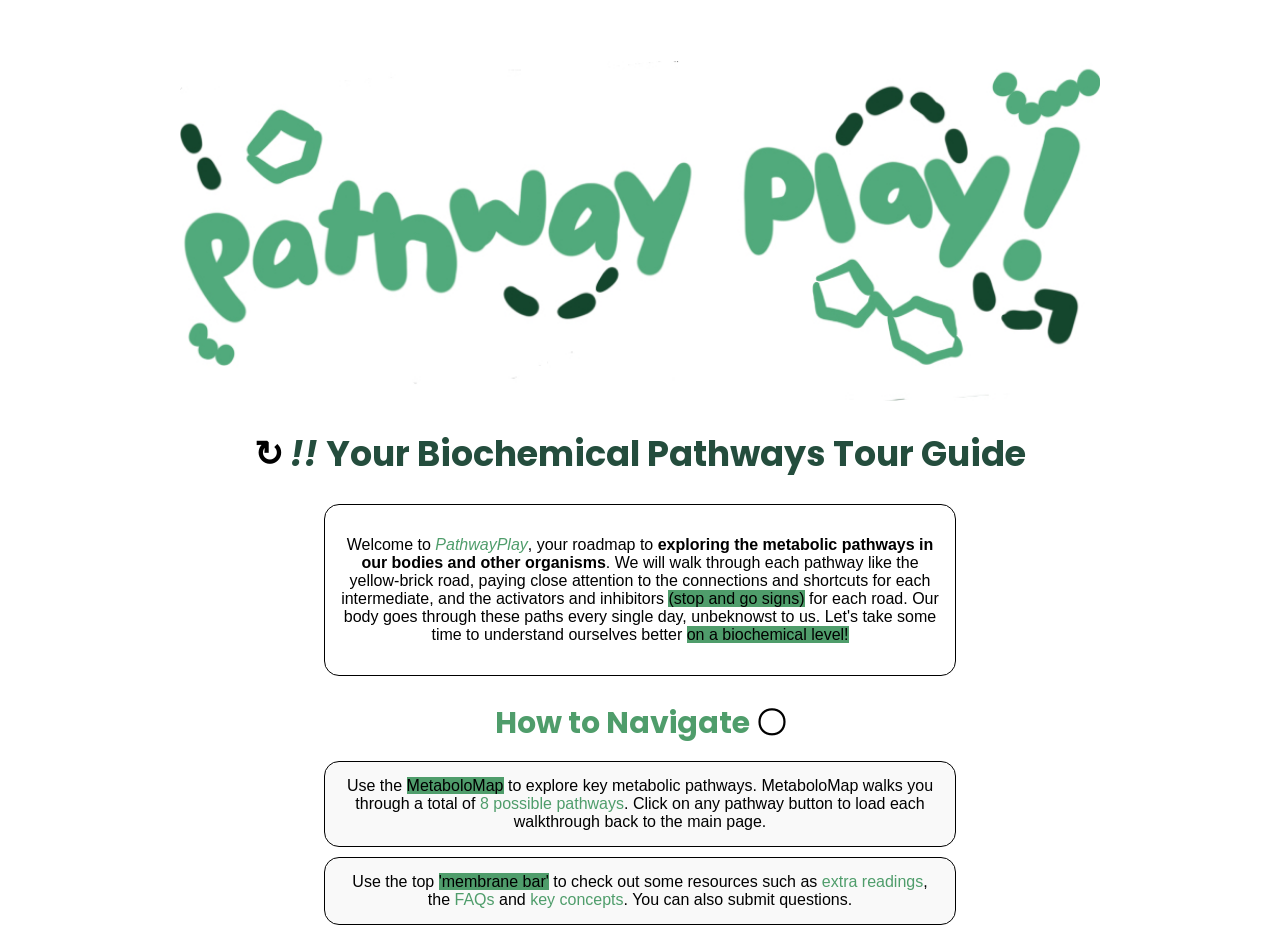
==== index.html @ dca00395 "fix: rename main page to index.html for vercel routing" ====
<html>
    <head>
        <title>Welcome to Pathway Play</title><head>
  <link rel="stylesheet" href="pathwayplay.css">
  <link href="https://fonts.googleapis.com/css2?family=Poppins:wght@300;400;600&display=swap" rel="stylesheet">
</head>
        <body>
  
            <table align="center">
      <th><img src="pathwayplaylogo.png"></th>
                </table>
                
    <div class="content">
      <h1 class="fade-in"> <span style="color:black;">↻</span> <i>!! </i>Your Biochemical Pathways Tour Guide</h1>

        </div>
                
        <div class="bordered-box">

            <p>Welcome to <i><span style="color:#4f9d6b;">PathwayPlay</span></i>, your roadmap to <b>exploring the metabolic pathways in our bodies and other organisms</b>. We will walk through each pathway like the yellow-brick road, paying close attention to the connections and shortcuts for each intermediate, and the activators and inhibitors <span style="background-color:#4f9d6b;">(stop and go signs)</span> for each road. Our body goes through these paths every single day, unbeknowst to us. Let's take some time to understand ourselves better <span style="background-color:#4f9d6b;"> on a biochemical level!</span></p>
            </div>

            <div>
      <h2>How to Navigate <span style="color:black;">〇</span></h2>
      <p class="info-box">
        Use the <span style="background-color:#4f9d6b;">MetaboloMap</span> to explore key metabolic pathways. MetaboloMap walks you through a total of <span style="color:#4f9d6b;">8 possible pathways</span>. Click on any pathway button to load each walkthrough back to the main page.
      </p>
      <p class="info-box">
        Use the top <span style="background-color:#4f9d6b;">'membrane bar'</span> to check out some resources such as <span style="color:#4f9d6b;">extra readings</span>, the <span style="color:#4f9d6b;">FAQs</span> and <span style="color:#4f9d6b;"> key concepts</span>. You can also submit questions.</p>
  </div>        
        </body>
</html>
---- pathwayplay.css ----
body {
  font-family: 'Poppins', sans-serif;
  color: black;
    background-color: white;
    }
  
}


.content {
  text-align: center;
  margin-top: 20px;
}


@keyframes fade-in {
  from {
    opacity: 0;
  }
  to {
    opacity: 1;
  }
}


hr {width: 1000px;
    height: 1px;
    background-color:#244d3d;
    animation: fade-in 2s ease-in;
    opacity: 1;
    }
        
img {width: 920px;
     height: 340px; 
     margin-top: 50px;
     margin-bottom: 0px;
     margin-left: auto;
     margin-right: auto;
     animation: fade-in 2s ease-in;
    opacity: 1;
    }


h1 {
  font-size: 35px;
    text-align: center;
  color: #244d3d;
  animation: fade-in 2s ease-in;
  opacity: 1;
}

h2 {
  font-size: 30px;
    text-align: center;
    color: #4f9d6b; 
  margin-bottom: 15px;
  animation: fade-in 2s ease-in;
  opacity: 1; 
}

h2:hover {
          cursor: help;}

p {font-family: arial; text-align: center;
   }

.bordered-box {
  border: 1px solid black;
  border-radius: 15px;
 padding: 15px;
  margin: 10px auto;
  width: 80%;
  max-width: 600px;    
 background-color: white;
transition: transform 0.3s ease-in-out, box-shadow 0.3s ease-in-out;
    }

.bordered-box:hover {
    transform: scale(1.05);
    box-shadow: 0 4px 20px #4f9d6b;
    }

.info-box {
  background: #f9f9f9;
  border-radius: 15px;
    border:1px solid black;
  padding: 15px;
  margin: 10px auto;
  width: 80%;
  max-width: 600px;
  transition: transform 0.3s ease-in-out, box-shadow 0.3s ease-in-out;
}

.info-box:hover {
  transform: scale(1.05);
  box-shadow: 0 4px 20px #244d3d; 
}
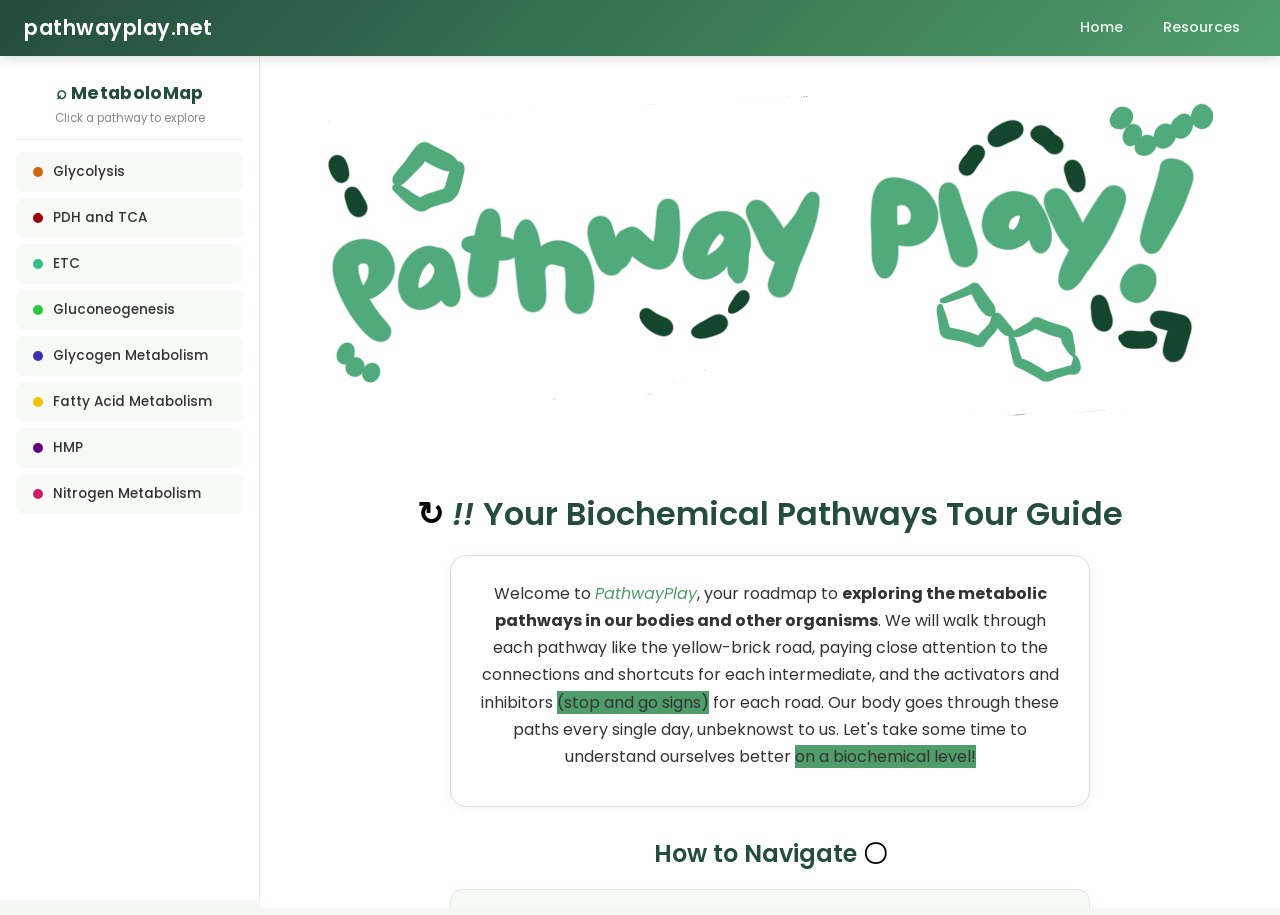
==== commit 5befc738: ":shipit: my cool site mwahahaha!" ====
--- a/index.html
+++ b/index.html
@@ -1,32 +1,145 @@
-<html>
-    <head>
-        <title>Welcome to Pathway Play</title><head>
+<!DOCTYPE html>
+<html lang="en">
+<head>
+  <meta charset="UTF-8">
+  <meta name="viewport" content="width=device-width, initial-scale=1.0">
+  <title>PathwayPlay</title>
   <link rel="stylesheet" href="pathwayplay.css">
   <link href="https://fonts.googleapis.com/css2?family=Poppins:wght@300;400;600&display=swap" rel="stylesheet">
+  <style>
+    * { margin: 0; padding: 0; box-sizing: border-box; }
+
+    body {
+      font-family: 'Poppins', sans-serif;
+      background: #f5f7f5;
+      color: #333;
+    }
+
+    .navbar {
+      background: linear-gradient(135deg, #244d3d, #4f9d6b);
+      padding: 0 24px;
+      display: flex;
+      justify-content: space-between;
+      align-items: center;
+      position: fixed;
+      top: 0;
+      left: 0;
+      width: 100%;
+      height: 56px;
+      z-index: 1000;
+      box-shadow: 0 2px 12px rgba(0,0,0,0.15);
+    }
+
+    .navbar .brand {
+      font-size: 1.3rem;
+      font-weight: 600;
+      color: white;
+      text-decoration: none;
+      letter-spacing: 0.5px;
+    }
+
+    .navbar .brand u { text-decoration: none; }
+
+    .navbar nav { display: flex; gap: 8px; }
+
+    .navbar nav a {
+      color: rgba(255,255,255,0.9);
+      text-decoration: none;
+      padding: 8px 16px;
+      border-radius: 6px;
+      font-weight: 500;
+      font-size: 0.9rem;
+      transition: background 0.2s, color 0.2s;
+    }
+
+    .navbar nav a:hover {
+      background: rgba(255,255,255,0.15);
+      color: white;
+    }
+
+    .layout {
+      display: flex;
+      min-height: 100vh;
+      padding-top: 56px;
+    }
+
+    .sidebar {
+      width: 260px;
+      min-width: 260px;
+      background: white;
+      border-right: 1px solid #e0e6e0;
+      padding: 16px;
+      position: fixed;
+      top: 56px;
+      left: 0;
+      bottom: 0;
+      overflow-y: auto;
+      z-index: 100;
+    }
+
+    .sidebar iframe {
+      width: 100%;
+      height: 100%;
+      border: none;
+    }
+
+    .main-content {
+      flex: 1;
+      margin-left: 260px;
+      padding: 0;
+      background: white;
+      min-height: calc(100vh - 56px);
+    }
+
+    .main-content iframe {
+      width: 100%;
+      height: 100%;
+      border: none;
+      min-height: calc(100vh - 56px);
+    }
+
+    @media (max-width: 768px) {
+      .sidebar {
+        width: 200px;
+        min-width: 200px;
+      }
+      .main-content { margin-left: 200px; }
+    }
+
+    @media (max-width: 600px) {
+      .sidebar {
+        width: 100%;
+        min-width: unset;
+        position: relative;
+        top: 0;
+        height: auto;
+        max-height: 200px;
+        border-right: none;
+        border-bottom: 1px solid #e0e6e0;
+      }
+      .main-content { margin-left: 0; }
+      .layout { flex-direction: column; }
+    }
+  </style>
 </head>
-        <body>
-  
-            <table align="center">
-      <th><img src="pathwayplaylogo.png"></th>
-                </table>
-                
-    <div class="content">
-      <h1 class="fade-in"> <span style="color:black;">↻</span> <i>!! </i>Your Biochemical Pathways Tour Guide</h1>
+<body>
 
-        </div>
-                
-        <div class="bordered-box">
+  <div class="navbar">
+    <a href="index.html" class="brand"><u>pathwayplay.net</u></a>
+    <nav>
+      <a href="home.html" target="content">Home</a>
+      <a href="resources.html" target="content">Resources</a>
+    </nav>
+  </div>
 
-            <p>Welcome to <i><span style="color:#4f9d6b;">PathwayPlay</span></i>, your roadmap to <b>exploring the metabolic pathways in our bodies and other organisms</b>. We will walk through each pathway like the yellow-brick road, paying close attention to the connections and shortcuts for each intermediate, and the activators and inhibitors <span style="background-color:#4f9d6b;">(stop and go signs)</span> for each road. Our body goes through these paths every single day, unbeknowst to us. Let's take some time to understand ourselves better <span style="background-color:#4f9d6b;"> on a biochemical level!</span></p>
-            </div>
+  <div class="layout">
+    <div class="sidebar">
+      <iframe src="metabolomap.html" name="menu"></iframe>
+    </div>
+    <div class="main-content">
+      <iframe src="home.html" name="content"></iframe>
+    </div>
+  </div>
 
-            <div>
-      <h2>How to Navigate <span style="color:black;">〇</span></h2>
-      <p class="info-box">
-        Use the <span style="background-color:#4f9d6b;">MetaboloMap</span> to explore key metabolic pathways. MetaboloMap walks you through a total of <span style="color:#4f9d6b;">8 possible pathways</span>. Click on any pathway button to load each walkthrough back to the main page.
-      </p>
-      <p class="info-box">
-        Use the top <span style="background-color:#4f9d6b;">'membrane bar'</span> to check out some resources such as <span style="color:#4f9d6b;">extra readings</span>, the <span style="color:#4f9d6b;">FAQs</span> and <span style="color:#4f9d6b;"> key concepts</span>. You can also submit questions.</p>
-  </div>        
-        </body>
-</html>+</body>
+</html>
--- a/pathwayplay.css
+++ b/pathwayplay.css
@@ -1,98 +1,114 @@
+* { margin: 0; padding: 0; box-sizing: border-box; }
 
 body {
   font-family: 'Poppins', sans-serif;
-  color: black;
-    background-color: white;
-    }
-  
+  color: #333;
+  background: white;
+  line-height: 1.6;
 }
-
 
 .content {
   text-align: center;
   margin-top: 20px;
 }
 
-
 @keyframes fade-in {
-  from {
-    opacity: 0;
-  }
-  to {
-    opacity: 1;
-  }
+  from { opacity: 0; transform: translateY(8px); }
+  to { opacity: 1; transform: translateY(0); }
 }
 
+@keyframes slide-up {
+  from { opacity: 0; transform: translateY(20px); }
+  to { opacity: 1; transform: translateY(0); }
+}
 
-hr {width: 1000px;
-    height: 1px;
-    background-color:#244d3d;
-    animation: fade-in 2s ease-in;
-    opacity: 1;
-    }
-        
-img {width: 920px;
-     height: 340px; 
-     margin-top: 50px;
-     margin-bottom: 0px;
-     margin-left: auto;
-     margin-right: auto;
-     animation: fade-in 2s ease-in;
-    opacity: 1;
-    }
+hr {
+  width: 80%;
+  max-width: 900px;
+  height: 2px;
+  background: linear-gradient(90deg, transparent, #244d3d, transparent);
+  border: none;
+  margin: 30px auto;
+  animation: fade-in 1s ease-out;
+}
 
+img {
+  max-width: 100%;
+  height: auto;
+  display: block;
+  margin: 20px auto;
+  animation: fade-in 1s ease-out;
+  border-radius: 4px;
+}
 
 h1 {
-  font-size: 35px;
-    text-align: center;
+  font-size: 2rem;
+  text-align: center;
   color: #244d3d;
-  animation: fade-in 2s ease-in;
-  opacity: 1;
+  margin: 24px 0 16px;
+  animation: fade-in 0.8s ease-out;
+  font-weight: 600;
 }
 
 h2 {
-  font-size: 30px;
-    text-align: center;
-    color: #4f9d6b; 
-  margin-bottom: 15px;
-  animation: fade-in 2s ease-in;
-  opacity: 1; 
+  font-size: 1.5rem;
+  text-align: center;
+  color: #4f9d6b;
+  margin: 28px 0 16px;
+  animation: fade-in 0.8s ease-out;
+  font-weight: 600;
 }
 
-h2:hover {
-          cursor: help;}
+h2:hover { cursor: help; }
 
-p {font-family: arial; text-align: center;
-   }
+h3 {
+  font-size: 1.15rem;
+  margin: 20px 0 12px;
+  font-weight: 500;
+}
+
+p {
+  font-family: 'Poppins', 'Arial', sans-serif;
+  text-align: center;
+  line-height: 1.7;
+  margin-bottom: 12px;
+}
 
 .bordered-box {
-  border: 1px solid black;
-  border-radius: 15px;
- padding: 15px;
-  margin: 10px auto;
-  width: 80%;
-  max-width: 600px;    
- background-color: white;
-transition: transform 0.3s ease-in-out, box-shadow 0.3s ease-in-out;
-    }
+  border: 1px solid #d4e0d4;
+  border-radius: 16px;
+  padding: 24px;
+  margin: 16px auto;
+  width: 90%;
+  max-width: 640px;
+  background: white;
+  box-shadow: 0 2px 12px rgba(0,0,0,0.04);
+  transition: transform 0.25s ease, box-shadow 0.25s ease;
+}
 
 .bordered-box:hover {
-    transform: scale(1.05);
-    box-shadow: 0 4px 20px #4f9d6b;
-    }
+  transform: scale(1.02);
+  box-shadow: 0 6px 24px rgba(79, 157, 107, 0.15);
+}
 
 .info-box {
-  background: #f9f9f9;
-  border-radius: 15px;
-    border:1px solid black;
-  padding: 15px;
-  margin: 10px auto;
-  width: 80%;
-  max-width: 600px;
-  transition: transform 0.3s ease-in-out, box-shadow 0.3s ease-in-out;
+  background: #f8faf8;
+  border-radius: 12px;
+  border: 1px solid #e0e8e0;
+  padding: 18px 22px;
+  margin: 12px auto;
+  width: 90%;
+  max-width: 640px;
+  transition: transform 0.25s ease, box-shadow 0.25s ease;
 }
 
 .info-box:hover {
-  transform: scale(1.05);
-  box-shadow: 0 4px 20px #244d3d; 
+  transform: scale(1.02);
+  box-shadow: 0 4px 16px rgba(36, 77, 61, 0.1);
 }
+
+@media (max-width: 768px) {
+  h1 { font-size: 1.5rem; }
+  h2 { font-size: 1.25rem; }
+  .bordered-box, .info-box { width: 95%; padding: 16px; }
+}
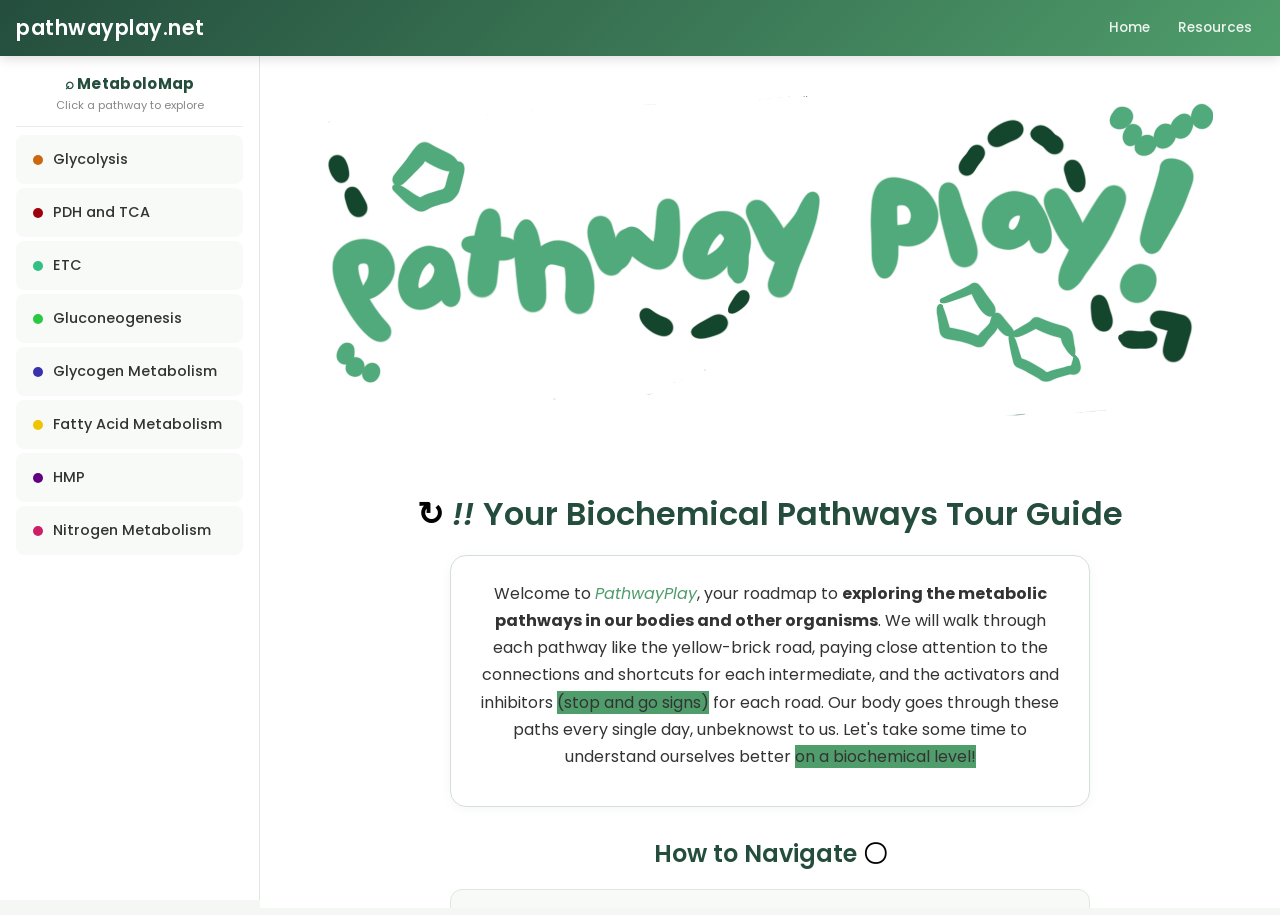
==== commit 2e9e9be7: ":shipit: better ui/ux for mobile" ====
--- a/index.html
+++ b/index.html
@@ -15,9 +15,10 @@
       color: #333;
     }
 
+    /* ── Navbar ── */
     .navbar {
       background: linear-gradient(135deg, #244d3d, #4f9d6b);
-      padding: 0 24px;
+      padding: 0 16px;
       display: flex;
       justify-content: space-between;
       align-items: center;
@@ -30,6 +31,8 @@
       box-shadow: 0 2px 12px rgba(0,0,0,0.15);
     }
 
+    .navbar-left { display: flex; align-items: center; gap: 12px; }
+
     .navbar .brand {
       font-size: 1.3rem;
       font-weight: 600;
@@ -40,16 +43,17 @@
 
     .navbar .brand u { text-decoration: none; }
 
-    .navbar nav { display: flex; gap: 8px; }
+    .navbar nav { display: flex; gap: 4px; }
 
     .navbar nav a {
       color: rgba(255,255,255,0.9);
       text-decoration: none;
-      padding: 8px 16px;
+      padding: 8px 12px;
       border-radius: 6px;
       font-weight: 500;
-      font-size: 0.9rem;
+      font-size: 0.85rem;
       transition: background 0.2s, color 0.2s;
+      white-space: nowrap;
     }
 
     .navbar nav a:hover {
@@ -57,12 +61,48 @@
       color: white;
     }
 
+    /* ── Hamburger ── */
+    .hamburger {
+      display: none;
+      background: none;
+      border: none;
+      cursor: pointer;
+      padding: 8px 4px;
+      flex-direction: column;
+      gap: 5px;
+      outline: none;
+    }
+
+    .hamburger span {
+      display: block;
+      width: 24px;
+      height: 2.5px;
+      background: white;
+      border-radius: 2px;
+      transition: transform 0.3s ease, opacity 0.3s ease;
+      transform-origin: center;
+    }
+
+    .hamburger.active span:nth-child(1) {
+      transform: translateY(7.5px) rotate(45deg);
+    }
+
+    .hamburger.active span:nth-child(2) {
+      opacity: 0;
+    }
+
+    .hamburger.active span:nth-child(3) {
+      transform: translateY(-7.5px) rotate(-45deg);
+    }
+
+    /* ── Layout ── */
     .layout {
       display: flex;
       min-height: 100vh;
       padding-top: 56px;
     }
 
+    /* ── Sidebar / Drawer ── */
     .sidebar {
       width: 260px;
       min-width: 260px;
@@ -83,6 +123,23 @@
       border: none;
     }
 
+    /* ── Overlay ── */
+    .sidebar-overlay {
+      display: none;
+      position: fixed;
+      inset: 0;
+      background: rgba(0,0,0,0.5);
+      z-index: 99;
+      opacity: 0;
+      transition: opacity 0.3s ease;
+    }
+
+    .sidebar-overlay.open {
+      display: block;
+      opacity: 1;
+    }
+
+    /* ── Main Content ── */
     .main-content {
       flex: 1;
       margin-left: 260px;
@@ -98,42 +155,71 @@
       min-height: calc(100vh - 56px);
     }
 
+    /* ── Tablet (≤ 768px) ── */
     @media (max-width: 768px) {
+      .hamburger { display: flex; }
+
       .sidebar {
-        width: 200px;
-        min-width: 200px;
-      }
-      .main-content { margin-left: 200px; }
-    }
-
-    @media (max-width: 600px) {
+        width: 280px;
+        min-width: 280px;
+        transform: translateX(-100%);
+        transition: transform 0.3s ease;
+        z-index: 100;
+        border-right: none;
+        box-shadow: 2px 0 16px rgba(0,0,0,0.15);
+      }
+
+      .sidebar.open {
+        transform: translateX(0);
+      }
+
+      .sidebar iframe {
+        height: 100%;
+      }
+
+      .main-content { margin-left: 0; }
+    }
+
+    /* ── Small Mobile (≤ 480px) ── */
+    @media (max-width: 480px) {
+      .navbar { padding: 0 12px; }
+
+      .navbar .brand { font-size: 1.1rem; }
+
+      .navbar nav a {
+        padding: 6px 10px;
+        font-size: 0.78rem;
+      }
+
       .sidebar {
         width: 100%;
-        min-width: unset;
-        position: relative;
-        top: 0;
-        height: auto;
-        max-height: 200px;
-        border-right: none;
-        border-bottom: 1px solid #e0e6e0;
-      }
-      .main-content { margin-left: 0; }
-      .layout { flex-direction: column; }
+        min-width: 0;
+        max-width: 320px;
+      }
     }
   </style>
 </head>
 <body>
 
   <div class="navbar">
-    <a href="index.html" class="brand"><u>pathwayplay.net</u></a>
+    <div class="navbar-left">
+      <button class="hamburger" id="hamburger" aria-label="Toggle navigation menu">
+        <span></span>
+        <span></span>
+        <span></span>
+      </button>
+      <a href="index.html" class="brand"><u>pathwayplay.net</u></a>
+    </div>
     <nav>
       <a href="home.html" target="content">Home</a>
       <a href="resources.html" target="content">Resources</a>
     </nav>
   </div>
 
+  <div class="sidebar-overlay" id="sidebarOverlay"></div>
+
   <div class="layout">
-    <div class="sidebar">
+    <div class="sidebar" id="sidebar">
       <iframe src="metabolomap.html" name="menu"></iframe>
     </div>
     <div class="main-content">
@@ -141,5 +227,41 @@
     </div>
   </div>
 
+  <script>
+    const hamburger = document.getElementById('hamburger');
+    const sidebar = document.getElementById('sidebar');
+    const overlay = document.getElementById('sidebarOverlay');
+
+    function toggleMenu() {
+      hamburger.classList.toggle('active');
+      sidebar.classList.toggle('open');
+      overlay.classList.toggle('open');
+      document.body.style.overflow = sidebar.classList.contains('open') ? 'hidden' : '';
+    }
+
+    function closeMenu() {
+      hamburger.classList.remove('active');
+      sidebar.classList.remove('open');
+      overlay.classList.remove('open');
+      document.body.style.overflow = '';
+    }
+
+    hamburger.addEventListener('click', toggleMenu);
+    overlay.addEventListener('click', closeMenu);
+
+    // Close drawer immediately when sidebar sends navigation message
+    window.addEventListener('message', function (e) {
+      if (e.data === 'nav-clicked') closeMenu();
+    });
+
+    // Fallback: close drawer when content iframe loads
+    document.querySelector('iframe[name="content"]').addEventListener('load', closeMenu);
+
+    // Close drawer on Escape key
+    document.addEventListener('keydown', function (e) {
+      if (e.key === 'Escape' && sidebar.classList.contains('open')) closeMenu();
+    });
+  </script>
+
 </body>
 </html>
--- a/pathwayplay.css
+++ b/pathwayplay.css
@@ -107,8 +107,38 @@
   box-shadow: 0 4px 16px rgba(36, 77, 61, 0.1);
 }
 
+/* ── Responsive tables ── */
 @media (max-width: 768px) {
   h1 { font-size: 1.5rem; }
   h2 { font-size: 1.25rem; }
   .bordered-box, .info-box { width: 95%; padding: 16px; }
+
+  table { display: block; width: 100% !important; overflow-x: auto; -webkit-overflow-scrolling: touch; font-size: 0.85rem; }
+  td, th { padding: 8px 10px !important; white-space: nowrap; }
+
+  img { max-width: 100% !important; height: auto !important; }
+  img[width] { width: 100% !important; height: auto !important; }
+
+  body { padding: 0 8px; }
+  .content { margin-top: 12px; }
 }
+
+@media (max-width: 480px) {
+  h1 { font-size: 1.25rem; }
+  h2 { font-size: 1.1rem; }
+  h3 { font-size: 1rem; }
+  .bordered-box, .info-box { width: 100%; padding: 12px; border-radius: 12px; margin: 12px auto; }
+  p { font-size: 0.9rem; }
+  hr { width: 90%; margin: 20px auto; }
+  .content { margin-top: 8px; }
+}
+
+/* ── Touch-friendly toggle buttons ── */
+button, .toggle-btn, summary {
+  min-height: 44px;
+  min-width: 44px;
+  cursor: pointer;
+}
+
+/* ── Smooth scrolling ── */
+html { scroll-behavior: smooth; }
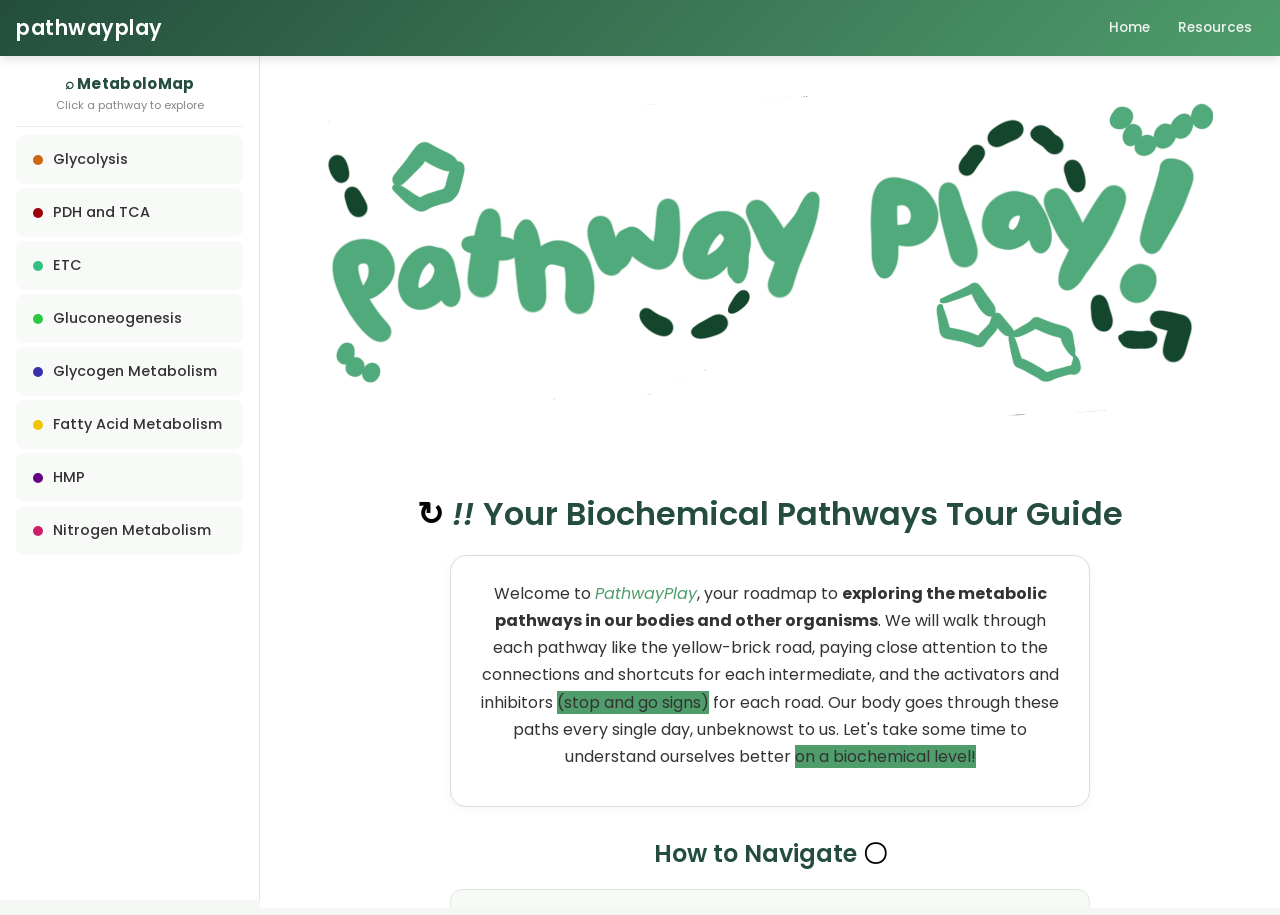
==== commit 0a90651f: ":shipit: fixing some css" ====
--- a/index.html
+++ b/index.html
@@ -3,6 +3,7 @@
 <head>
   <meta charset="UTF-8">
   <meta name="viewport" content="width=device-width, initial-scale=1.0">
+  <meta name="description" content="PathwayPlay — an interactive biochemistry learning platform exploring metabolic pathways step by step.">
   <title>PathwayPlay</title>
   <link rel="stylesheet" href="pathwayplay.css">
   <link href="https://fonts.googleapis.com/css2?family=Poppins:wght@300;400;600&display=swap" rel="stylesheet">
@@ -208,7 +209,7 @@
         <span></span>
         <span></span>
       </button>
-      <a href="index.html" class="brand"><u>pathwayplay.net</u></a>
+      <a href="index.html" class="brand"><u>pathwayplay</u></a>
     </div>
     <nav>
       <a href="home.html" target="content">Home</a>
--- a/pathwayplay.css
+++ b/pathwayplay.css
@@ -23,7 +23,7 @@
 }
 
 hr {
-  width: 80%;
+  width: 90%;
   max-width: 900px;
   height: 2px;
   background: linear-gradient(90deg, transparent, #244d3d, transparent);
@@ -39,6 +39,12 @@
   margin: 20px auto;
   animation: fade-in 1s ease-out;
   border-radius: 4px;
+}
+
+.img-responsive {
+  max-width: 100%;
+  height: auto;
+  width: auto;
 }
 
 h1 {
@@ -107,6 +113,17 @@
   box-shadow: 0 4px 16px rgba(36, 77, 61, 0.1);
 }
 
+.table-scroll-wrapper {
+  overflow-x: auto;
+  -webkit-overflow-scrolling: touch;
+  margin: 16px 0;
+  position: relative;
+}
+
+.pathway-body {
+  padding: 0 20px;
+}
+
 /* ── Responsive tables ── */
 @media (max-width: 768px) {
   h1 { font-size: 1.5rem; }
@@ -114,16 +131,30 @@
   .bordered-box, .info-box { width: 95%; padding: 16px; }
 
   table { display: block; width: 100% !important; overflow-x: auto; -webkit-overflow-scrolling: touch; font-size: 0.85rem; }
-  td, th { padding: 8px 10px !important; white-space: nowrap; }
+  td, th { padding: 8px 10px !important; }
 
   img { max-width: 100% !important; height: auto !important; }
   img[width] { width: 100% !important; height: auto !important; }
 
   body { padding: 0 8px; }
   .content { margin-top: 12px; }
+
+  .bordered-box:hover, .info-box:hover, .keyconcepts:hover {
+    transform: none;
+  }
+  .button-link {
+    display: block;
+    width: 90%;
+    max-width: 360px;
+    margin: 8px auto;
+    padding: 14px 20px;
+    font-size: 0.95rem;
+    border-radius: 10px;
+  }
 }
 
 @media (max-width: 480px) {
+  .pathway-body { padding: 0 12px; }
   h1 { font-size: 1.25rem; }
   h2 { font-size: 1.1rem; }
   h3 { font-size: 1rem; }
@@ -140,5 +171,60 @@
   cursor: pointer;
 }
 
+.toggle-button {
+  background: #f0f7f0;
+  border: 2px solid #4f9d6b;
+  border-radius: 10px;
+  padding: 14px 24px;
+  font-size: 0.95rem;
+  font-family: 'Poppins', sans-serif;
+  font-weight: 600;
+  color: #244d3d;
+  display: block;
+  margin: 16px auto;
+  max-width: 400px;
+  text-align: center;
+  cursor: pointer;
+  transition: background 0.2s, transform 0.15s;
+  -webkit-tap-highlight-color: transparent;
+}
+
+.toggle-button:hover {
+  background: #e0f0e0;
+  transform: scale(1.02);
+}
+
+.toggle-button:active {
+  transform: scale(0.98);
+  background: #d0e8d0;
+}
+
+/* ── Back to top ── */
+.back-to-top {
+  display: block;
+  text-align: center;
+  margin: 24px auto;
+  padding: 12px 28px;
+  background: #244d3d;
+  color: white;
+  border-radius: 24px;
+  text-decoration: none;
+  font-weight: 600;
+  font-family: 'Poppins', sans-serif;
+  font-size: 0.9rem;
+  max-width: 200px;
+  transition: background 0.2s, transform 0.15s;
+  -webkit-tap-highlight-color: transparent;
+}
+
+.back-to-top:hover {
+  background: #1a3a2d;
+  transform: scale(1.04);
+}
+
+.back-to-top:active {
+  transform: scale(0.97);
+}
+
 /* ── Smooth scrolling ── */
 html { scroll-behavior: smooth; }
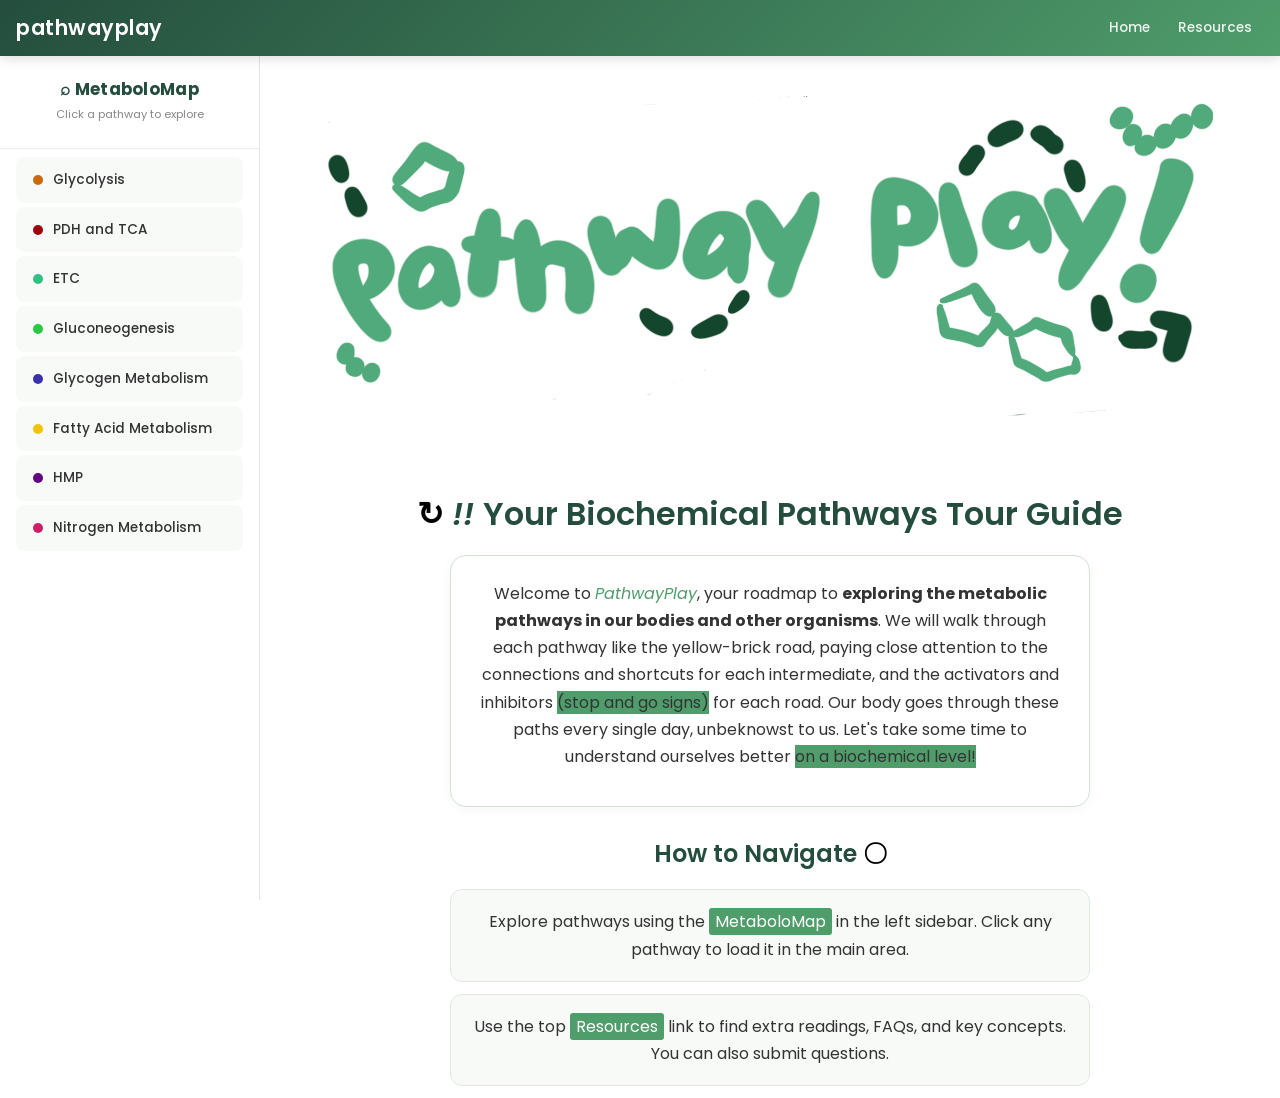
==== commit 24d07e3b: ":shipit: fixing iframes and other layouts" ====
--- a/index.html
+++ b/index.html
@@ -3,205 +3,12 @@
 <head>
   <meta charset="UTF-8">
   <meta name="viewport" content="width=device-width, initial-scale=1.0">
-  <meta name="description" content="PathwayPlay — an interactive biochemistry learning platform exploring metabolic pathways step by step.">
-  <title>PathwayPlay</title>
+  <meta name="description" content="PathwayPlay — your interactive tour guide to biochemical metabolic pathways including glycolysis, TCA cycle, ETC, gluconeogenesis, and more.">
+  <title>Welcome to PathwayPlay</title>
   <link rel="stylesheet" href="pathwayplay.css">
   <link href="https://fonts.googleapis.com/css2?family=Poppins:wght@300;400;600&display=swap" rel="stylesheet">
-  <style>
-    * { margin: 0; padding: 0; box-sizing: border-box; }
-
-    body {
-      font-family: 'Poppins', sans-serif;
-      background: #f5f7f5;
-      color: #333;
-    }
-
-    /* ── Navbar ── */
-    .navbar {
-      background: linear-gradient(135deg, #244d3d, #4f9d6b);
-      padding: 0 16px;
-      display: flex;
-      justify-content: space-between;
-      align-items: center;
-      position: fixed;
-      top: 0;
-      left: 0;
-      width: 100%;
-      height: 56px;
-      z-index: 1000;
-      box-shadow: 0 2px 12px rgba(0,0,0,0.15);
-    }
-
-    .navbar-left { display: flex; align-items: center; gap: 12px; }
-
-    .navbar .brand {
-      font-size: 1.3rem;
-      font-weight: 600;
-      color: white;
-      text-decoration: none;
-      letter-spacing: 0.5px;
-    }
-
-    .navbar .brand u { text-decoration: none; }
-
-    .navbar nav { display: flex; gap: 4px; }
-
-    .navbar nav a {
-      color: rgba(255,255,255,0.9);
-      text-decoration: none;
-      padding: 8px 12px;
-      border-radius: 6px;
-      font-weight: 500;
-      font-size: 0.85rem;
-      transition: background 0.2s, color 0.2s;
-      white-space: nowrap;
-    }
-
-    .navbar nav a:hover {
-      background: rgba(255,255,255,0.15);
-      color: white;
-    }
-
-    /* ── Hamburger ── */
-    .hamburger {
-      display: none;
-      background: none;
-      border: none;
-      cursor: pointer;
-      padding: 8px 4px;
-      flex-direction: column;
-      gap: 5px;
-      outline: none;
-    }
-
-    .hamburger span {
-      display: block;
-      width: 24px;
-      height: 2.5px;
-      background: white;
-      border-radius: 2px;
-      transition: transform 0.3s ease, opacity 0.3s ease;
-      transform-origin: center;
-    }
-
-    .hamburger.active span:nth-child(1) {
-      transform: translateY(7.5px) rotate(45deg);
-    }
-
-    .hamburger.active span:nth-child(2) {
-      opacity: 0;
-    }
-
-    .hamburger.active span:nth-child(3) {
-      transform: translateY(-7.5px) rotate(-45deg);
-    }
-
-    /* ── Layout ── */
-    .layout {
-      display: flex;
-      min-height: 100vh;
-      padding-top: 56px;
-    }
-
-    /* ── Sidebar / Drawer ── */
-    .sidebar {
-      width: 260px;
-      min-width: 260px;
-      background: white;
-      border-right: 1px solid #e0e6e0;
-      padding: 16px;
-      position: fixed;
-      top: 56px;
-      left: 0;
-      bottom: 0;
-      overflow-y: auto;
-      z-index: 100;
-    }
-
-    .sidebar iframe {
-      width: 100%;
-      height: 100%;
-      border: none;
-    }
-
-    /* ── Overlay ── */
-    .sidebar-overlay {
-      display: none;
-      position: fixed;
-      inset: 0;
-      background: rgba(0,0,0,0.5);
-      z-index: 99;
-      opacity: 0;
-      transition: opacity 0.3s ease;
-    }
-
-    .sidebar-overlay.open {
-      display: block;
-      opacity: 1;
-    }
-
-    /* ── Main Content ── */
-    .main-content {
-      flex: 1;
-      margin-left: 260px;
-      padding: 0;
-      background: white;
-      min-height: calc(100vh - 56px);
-    }
-
-    .main-content iframe {
-      width: 100%;
-      height: 100%;
-      border: none;
-      min-height: calc(100vh - 56px);
-    }
-
-    /* ── Tablet (≤ 768px) ── */
-    @media (max-width: 768px) {
-      .hamburger { display: flex; }
-
-      .sidebar {
-        width: 280px;
-        min-width: 280px;
-        transform: translateX(-100%);
-        transition: transform 0.3s ease;
-        z-index: 100;
-        border-right: none;
-        box-shadow: 2px 0 16px rgba(0,0,0,0.15);
-      }
-
-      .sidebar.open {
-        transform: translateX(0);
-      }
-
-      .sidebar iframe {
-        height: 100%;
-      }
-
-      .main-content { margin-left: 0; }
-    }
-
-    /* ── Small Mobile (≤ 480px) ── */
-    @media (max-width: 480px) {
-      .navbar { padding: 0 12px; }
-
-      .navbar .brand { font-size: 1.1rem; }
-
-      .navbar nav a {
-        padding: 6px 10px;
-        font-size: 0.78rem;
-      }
-
-      .sidebar {
-        width: 100%;
-        min-width: 0;
-        max-width: 320px;
-      }
-    }
-  </style>
 </head>
 <body>
-
   <div class="navbar">
     <div class="navbar-left">
       <button class="hamburger" id="hamburger" aria-label="Toggle navigation menu">
@@ -212,57 +19,74 @@
       <a href="index.html" class="brand"><u>pathwayplay</u></a>
     </div>
     <nav>
-      <a href="home.html" target="content">Home</a>
-      <a href="resources.html" target="content">Resources</a>
+      <a href="index.html">Home</a>
+      <a href="resources.html">Resources</a>
     </nav>
   </div>
-
   <div class="sidebar-overlay" id="sidebarOverlay"></div>
-
   <div class="layout">
     <div class="sidebar" id="sidebar">
-      <iframe src="metabolomap.html" name="menu"></iframe>
+      <div class="sidebar-menu">
+        <div class="menu-header">
+          <h2>⌕ MetaboloMap</h2>
+          <p>Click a pathway to explore</p>
+        </div>
+        <nav>
+          <ul>
+            <li><a href="glycolysis.html"><span class="dot"></span>Glycolysis</a></li>
+            <li><a href="pdh_tca.html"><span class="dot"></span>PDH and TCA</a></li>
+            <li><a href="etc.html"><span class="dot"></span>ETC</a></li>
+            <li><a href="gluconeogenesis.html"><span class="dot"></span>Gluconeogenesis</a></li>
+            <li><a href="glycogen.html"><span class="dot"></span>Glycogen Metabolism</a></li>
+            <li><a href="fatty_acid.html"><span class="dot"></span>Fatty Acid Metabolism</a></li>
+            <li><a href="hmp.html"><span class="dot"></span>HMP</a></li>
+            <li><a href="nitrogen_metabolism.html"><span class="dot"></span>Nitrogen Metabolism</a></li>
+          </ul>
+        </nav>
+      </div>
     </div>
     <div class="main-content">
-      <iframe src="home.html" name="content"></iframe>
+<div style="text-align: center; padding: 20px 0;">
+    <img src="pathwayplaylogo.png" style="display: inline-block; width: auto; height: auto; max-width: 90%;">
+  </div>
+
+  <div class="content">
+    <h1 class="fade-in"><span style="color:black;">↻</span> <i>!! </i>Your Biochemical Pathways Tour Guide</h1>
+  </div>
+
+  <div class="bordered-box">
+    <p>Welcome to <i><span style="color:#4f9d6b;">PathwayPlay</span></i>, your roadmap to <b>exploring the metabolic pathways in our bodies and other organisms</b>. We will walk through each pathway like the yellow-brick road, paying close attention to the connections and shortcuts for each intermediate, and the activators and inhibitors <span style="background-color:#4f9d6b;">(stop and go signs)</span> for each road. Our body goes through these paths every single day, unbeknowst to us. Let's take some time to understand ourselves better <span style="background-color:#4f9d6b;"> on a biochemical level!</span></p>
+  </div>
+
+  <div>
+    <h2 style="color: #244d3d;">How to Navigate <span style="color:black;">〇</span></h2>
+    <p class="info-box">
+      Explore pathways using the <span style="background-color:#4f9d6b; color: white; padding: 2px 6px; border-radius: 3px;">MetaboloMap</span> in the left sidebar. Click any pathway to load it in the main area.
+    </p>
+    <p class="info-box">
+      Use the top <span style="background-color:#4f9d6b; color: white; padding: 2px 6px; border-radius: 3px;">Resources</span> link to find extra readings, FAQs, and key concepts. You can also submit questions.
+    </p>
+  </div>
     </div>
   </div>
-
   <script>
     const hamburger = document.getElementById('hamburger');
     const sidebar = document.getElementById('sidebar');
     const overlay = document.getElementById('sidebarOverlay');
-
     function toggleMenu() {
       hamburger.classList.toggle('active');
       sidebar.classList.toggle('open');
       overlay.classList.toggle('open');
       document.body.style.overflow = sidebar.classList.contains('open') ? 'hidden' : '';
     }
-
     function closeMenu() {
       hamburger.classList.remove('active');
       sidebar.classList.remove('open');
       overlay.classList.remove('open');
       document.body.style.overflow = '';
     }
-
-    hamburger.addEventListener('click', toggleMenu);
-    overlay.addEventListener('click', closeMenu);
-
-    // Close drawer immediately when sidebar sends navigation message
-    window.addEventListener('message', function (e) {
-      if (e.data === 'nav-clicked') closeMenu();
-    });
-
-    // Fallback: close drawer when content iframe loads
-    document.querySelector('iframe[name="content"]').addEventListener('load', closeMenu);
-
-    // Close drawer on Escape key
-    document.addEventListener('keydown', function (e) {
-      if (e.key === 'Escape' && sidebar.classList.contains('open')) closeMenu();
-    });
+    if(hamburger) hamburger.addEventListener('click', toggleMenu);
+    if(overlay) overlay.addEventListener('click', closeMenu);
   </script>
-
 </body>
 </html>
--- a/pathwayplay.css
+++ b/pathwayplay.css
@@ -228,3 +228,229 @@
 
 /* ── Smooth scrolling ── */
 html { scroll-behavior: smooth; }
+
+/* ── Navbar ── */
+.navbar {
+  background: linear-gradient(135deg, #244d3d, #4f9d6b);
+  padding: 0 16px;
+  display: flex;
+  justify-content: space-between;
+  align-items: center;
+  position: fixed;
+  top: 0;
+  left: 0;
+  width: 100%;
+  height: 56px;
+  z-index: 1000;
+  box-shadow: 0 2px 12px rgba(0,0,0,0.15);
+}
+
+.navbar-left { display: flex; align-items: center; gap: 12px; }
+
+.navbar .brand {
+  font-size: 1.3rem;
+  font-weight: 600;
+  color: white;
+  text-decoration: none;
+  letter-spacing: 0.5px;
+}
+
+.navbar .brand u { text-decoration: none; }
+
+.navbar nav { display: flex; gap: 4px; }
+
+.navbar nav a {
+  color: rgba(255,255,255,0.9);
+  text-decoration: none;
+  padding: 8px 12px;
+  border-radius: 6px;
+  font-weight: 500;
+  font-size: 0.85rem;
+  transition: background 0.2s, color 0.2s;
+  white-space: nowrap;
+}
+
+.navbar nav a:hover {
+  background: rgba(255,255,255,0.15);
+  color: white;
+}
+
+/* ── Hamburger ── */
+.hamburger {
+  display: none;
+  background: none;
+  border: none;
+  cursor: pointer;
+  padding: 8px 4px;
+  flex-direction: column;
+  gap: 5px;
+  outline: none;
+}
+
+.hamburger span {
+  display: block;
+  width: 24px;
+  height: 2.5px;
+  background: white;
+  border-radius: 2px;
+  transition: transform 0.3s ease, opacity 0.3s ease;
+  transform-origin: center;
+}
+
+.hamburger.active span:nth-child(1) {
+  transform: translateY(7.5px) rotate(45deg);
+}
+
+.hamburger.active span:nth-child(2) {
+  opacity: 0;
+}
+
+.hamburger.active span:nth-child(3) {
+  transform: translateY(-7.5px) rotate(-45deg);
+}
+
+/* ── Layout ── */
+.layout {
+  display: flex;
+  min-height: 100vh;
+  padding-top: 56px;
+}
+
+/* ── Sidebar / Drawer ── */
+.sidebar {
+  width: 260px;
+  min-width: 260px;
+  background: white;
+  border-right: 1px solid #e0e6e0;
+  padding: 16px 0;
+  position: fixed;
+  top: 56px;
+  left: 0;
+  bottom: 0;
+  overflow-y: auto;
+  z-index: 100;
+}
+
+/* ── Overlay ── */
+.sidebar-overlay {
+  display: none;
+  position: fixed;
+  inset: 0;
+  background: rgba(0,0,0,0.5);
+  z-index: 99;
+  opacity: 0;
+  transition: opacity 0.3s ease;
+}
+
+.sidebar-overlay.open {
+  display: block;
+  opacity: 1;
+}
+
+/* ── Main Content ── */
+.main-content {
+  flex: 1;
+  margin-left: 260px;
+  padding: 0;
+  background: white;
+  min-height: calc(100vh - 56px);
+}
+
+/* ── Sidebar Menu Styles ── */
+.sidebar-menu { padding: 0; }
+.sidebar-menu .menu-header {
+  text-align: center;
+  padding: 4px 0 12px;
+  border-bottom: 1px solid #e8eee8;
+  margin-bottom: 8px;
+}
+.sidebar-menu .menu-header h2 {
+  font-size: 1.05rem;
+  font-weight: 700;
+  color: #244d3d;
+  margin: 0;
+  letter-spacing: 0.3px;
+}
+.sidebar-menu .menu-header p {
+  font-size: 0.7rem;
+  color: #888;
+  margin-top: 2px;
+  font-weight: 400;
+}
+.sidebar-menu nav ul { list-style: none; }
+.sidebar-menu nav ul li { margin-bottom: 4px; padding: 0 16px; }
+.sidebar-menu nav ul li a {
+  text-decoration: none;
+  color: #333;
+  display: flex;
+  align-items: center;
+  gap: 10px;
+  padding: 12px 14px;
+  border-radius: 8px;
+  font-weight: 500;
+  font-size: 0.85rem;
+  transition: all 0.15s ease;
+  background: #f8faf8;
+  border-left: 3px solid transparent;
+  -webkit-tap-highlight-color: transparent;
+  -webkit-touch-callout: none;
+  user-select: none;
+}
+.sidebar-menu nav ul li a:active {
+  background: #e8f0e8;
+  transform: scale(0.98);
+}
+.sidebar-menu nav ul li a .dot {
+  width: 10px;
+  height: 10px;
+  border-radius: 50%;
+  flex-shrink: 0;
+}
+.sidebar-menu nav ul li a:hover {
+  background: #edf5ed;
+  transform: translateX(2px);
+}
+.sidebar-menu nav ul li:nth-child(1) a .dot { background: #CB670F; }
+.sidebar-menu nav ul li:nth-child(2) a .dot { background: #9e000b; }
+.sidebar-menu nav ul li:nth-child(3) a .dot { background: #32bf82; }
+.sidebar-menu nav ul li:nth-child(4) a .dot { background: #2ac942; }
+.sidebar-menu nav ul li:nth-child(5) a .dot { background: #3a32ad; }
+.sidebar-menu nav ul li:nth-child(6) a .dot { background: #f0c402; }
+.sidebar-menu nav ul li:nth-child(7) a .dot { background: #620080; }
+.sidebar-menu nav ul li:nth-child(8) a .dot { background: #cc1f67; }
+
+.sidebar-menu nav ul li:nth-child(1) a:hover { border-left-color: #CB670F; }
+.sidebar-menu nav ul li:nth-child(2) a:hover { border-left-color: #9e000b; }
+.sidebar-menu nav ul li:nth-child(3) a:hover { border-left-color: #32bf82; }
+.sidebar-menu nav ul li:nth-child(4) a:hover { border-left-color: #2ac942; }
+.sidebar-menu nav ul li:nth-child(5) a:hover { border-left-color: #3a32ad; }
+.sidebar-menu nav ul li:nth-child(6) a:hover { border-left-color: #f0c402; }
+.sidebar-menu nav ul li:nth-child(7) a:hover { border-left-color: #620080; }
+.sidebar-menu nav ul li:nth-child(8) a:hover { border-left-color: #cc1f67; }
+
+/* ── Tablet (≤ 768px) ── */
+@media (max-width: 768px) {
+  .hamburger { display: flex; }
+  .sidebar {
+    width: 280px;
+    min-width: 280px;
+    transform: translateX(-100%);
+    transition: transform 0.3s ease;
+    z-index: 100;
+    border-right: none;
+    box-shadow: 2px 0 16px rgba(0,0,0,0.15);
+  }
+  .sidebar.open { transform: translateX(0); }
+  .main-content { margin-left: 0; }
+  .sidebar-menu .menu-header { padding-top: 0; }
+  .sidebar-menu .menu-header h2 { font-size: 0.95rem; }
+  .sidebar-menu nav ul li a { padding: 14px 14px; font-size: 0.9rem; }
+}
+
+/* ── Small Mobile (≤ 480px) ── */
+@media (max-width: 480px) {
+  .navbar { padding: 0 12px; }
+  .navbar .brand { font-size: 1.1rem; }
+  .navbar nav a { padding: 6px 10px; font-size: 0.78rem; }
+  .sidebar { width: 100%; min-width: 0; max-width: 320px; }
+}
